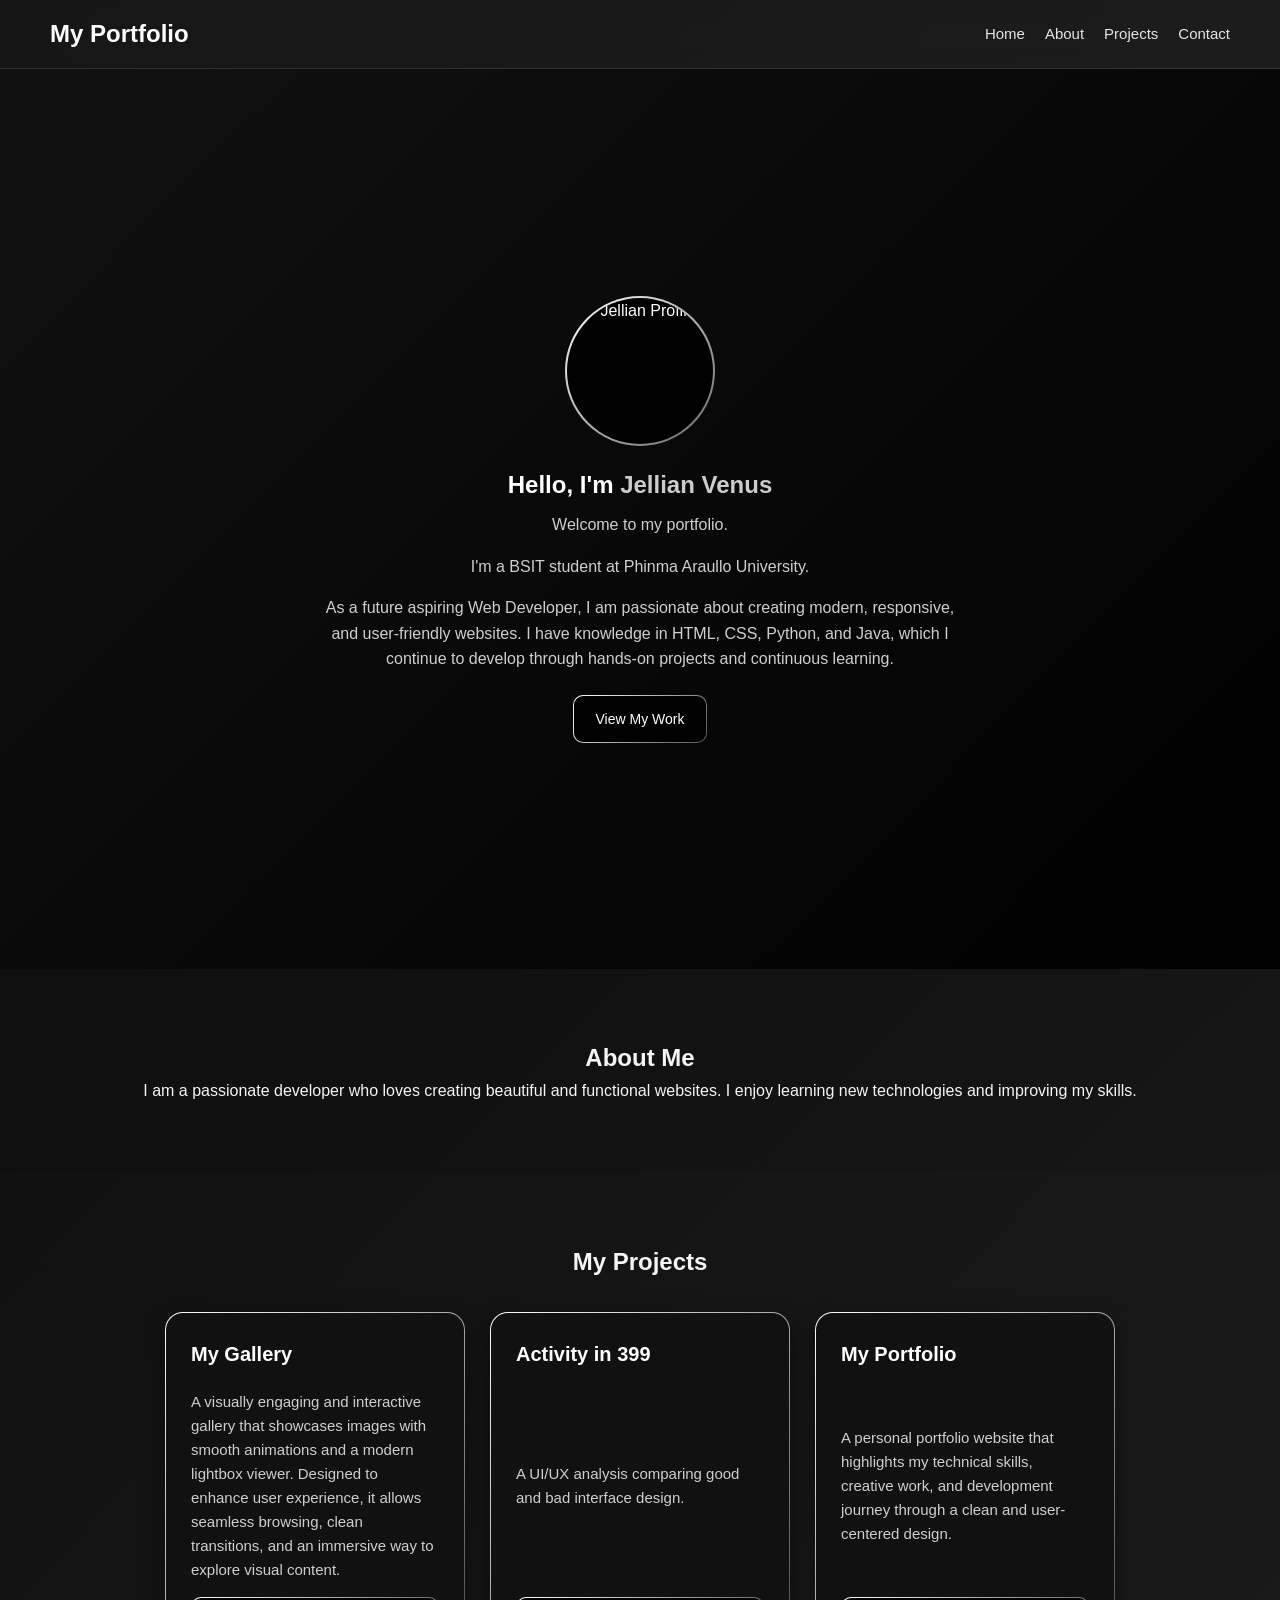
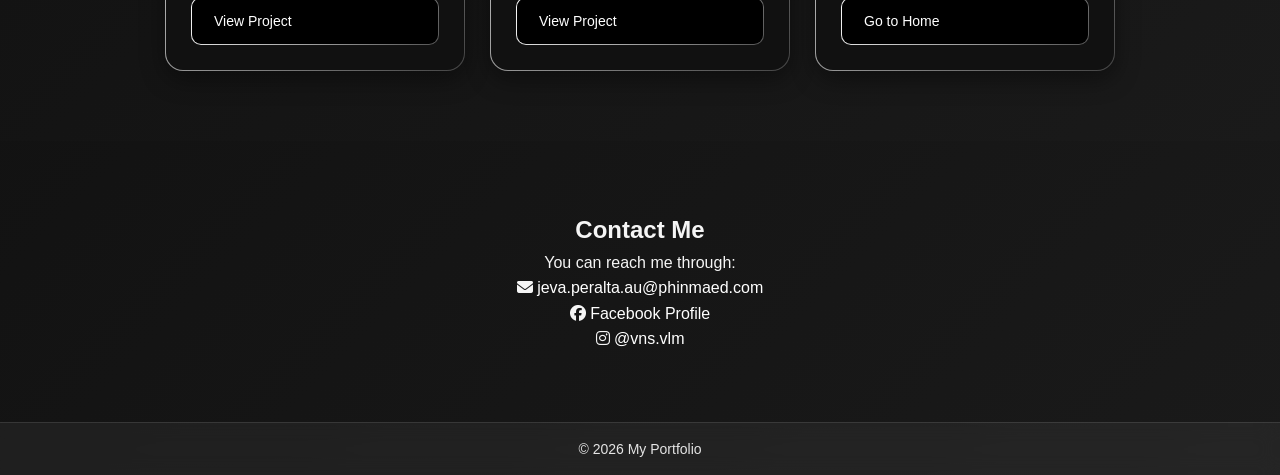
==== index.html @ 61f2a09f "Add files via upload" ====
<!DOCTYPE html>
<html lang="en">
<head>
    <meta charset="UTF-8">
    <meta name="viewport" content="width=device-width, initial-scale=1.0">
    <title>Jellian Venus Portfolio</title>

    <!-- CSS -->
    <link rel="stylesheet" href="style.css">

    <!-- Font Awesome -->
    <link rel="stylesheet" href="https://cdnjs.cloudflare.com/ajax/libs/font-awesome/6.5.0/css/all.min.css">
</head>

<body>

<!-- NAVBAR -->
<header>
    <nav class="navbar">
        <h1 class="logo">My Portfolio</h1>
        <ul class="nav-links">
            <li><a href="#home">Home</a></li>
            <li><a href="#about">About</a></li>
            <li><a href="#projects">Projects</a></li>
            <li><a href="#contact">Contact</a></li>
        </ul>
    </nav>
</header>

<!-- HERO -->
<section id="home" class="hero">

    <!-- FIXED IMAGE PATH -->
    <img src="./images/profile.png" alt="Jellian Profile" class="profile-pic">

    <h2>Hello, I'm <span>Jellian Venus</span></h2>

    <p>Welcome to my portfolio.</p>
    <p>I'm a BSIT student at Phinma Araullo University.</p>

    <p>
        As a future aspiring Web Developer, I am passionate about creating modern,
        responsive, and user-friendly websites. I have knowledge in HTML, CSS,
        Python, and Java, which I continue to develop through hands-on projects
        and continuous learning.
    </p>

    <a href="#projects" class="btn">View My Work</a>
</section>

<!-- ABOUT -->
<section id="about" class="about">
    <h2>About Me</h2>
    <p>
        I am a passionate developer who loves creating beautiful and functional websites.
        I enjoy learning new technologies and improving my skills.
    </p>
</section>

<!-- PROJECTS -->
<section id="projects" class="projects">
    <h2>My Projects</h2>

    <div class="project-container">

        <!-- PROJECT 1 -->
        <div class="project-card">
            <h3>My Gallery</h3>
            <p>
                A visually engaging and interactive gallery that showcases images with smooth animations and a modern lightbox viewer. Designed to enhance user experience, it allows seamless browsing, clean transitions, and an immersive way to explore visual content.
            </p>

            <!-- SAFE LINK -->
            <a href="./living-art.html" class="btn">View Project</a>
        </div>

        <!-- PROJECT 2 -->
        <div class="project-card">
            <h3>Activity in 399</h3>
            <p>
                A UI/UX analysis comparing good and bad interface design.
            </p>

            <!-- SAFE LINK -->
            <a href="./ui-analysis.pdf" class="btn">View Project</a>
        </div>

        <!-- PROJECT 3 -->
        <div class="project-card">
            <h3>My Portfolio</h3>
            <p>
                A personal portfolio website that highlights my technical skills, creative work, and development journey through a clean and user-centered design.
            </p>
            <a href="#home" class="btn">Go to Home</a>
        </div>

    </div>
</section>

<!-- CONTACT -->
<section id="contact" class="contact">
    <h2>Contact Me</h2>
    <p>You can reach me through:</p>

    <div class="contact-info">

        <p>
            <i class="fas fa-envelope"></i>
            <a href="mailto:jeva.peralta.au@phinmaed.com">
                jeva.peralta.au@phinmaed.com
            </a>
        </p>

        <p>
            <i class="fab fa-facebook"></i>
            <a href="https://www.facebook.com/" target="_blank">
                Facebook Profile
            </a>
        </p>

        <p>
            <i class="fab fa-instagram"></i>
            <a href="https://www.instagram.com/" target="_blank">
                @vns.vlm
            </a>
        </p>

    </div>
</section>

<!-- FOOTER -->
<footer>
    <p>© 2026 My Portfolio</p>
</footer>

</body>
</html>
---- style.css ----
/* RESET */
* {
    margin: 0;
    padding: 0;
    box-sizing: border-box;
}

/* BODY */
body {
    font-family: Arial, sans-serif;
    line-height: 1.6;
    font-size: 16px;
    background: linear-gradient(135deg, #0a0a0a, #1a1a1a);
    color: #f5f5f5;
}

/* NAVBAR */
.navbar {
    display: flex;
    justify-content: space-between;
    align-items: center;
    padding: 15px 50px;

    background: rgba(255, 255, 255, 0.05);
    backdrop-filter: blur(12px);

    border-bottom: 1px solid rgba(255,255,255,0.1);
    color: white;
}

.nav-links {
    list-style: none;
    display: flex;
    gap: 20px;
}

.nav-links a {
    color: #e5e5e5;
    text-decoration: none;
    font-size: 15px;
    transition: 0.3s;
}

.nav-links a:hover {
    color: #ffffff;
}

/* HERO */
.hero {
    min-height: 100vh;
    display: flex;
    flex-direction: column;
    justify-content: center;
    align-items: center;

    background: linear-gradient(135deg, #111, #000);
    color: white;
    text-align: center;
    padding: 20px;
}

/* PROFILE IMAGE */
.profile-pic {
    width: 150px;
    height: 150px;
    border-radius: 50%;
    object-fit: cover;
    margin-bottom: 20px;

    border: 2px solid transparent;
    background: linear-gradient(#000, #000) padding-box,
                linear-gradient(135deg, #ffffff, #666666) border-box;
}

/* TEXT */
.hero h1 {
    font-size: 34px;
    margin-bottom: 10px;
}

.hero span {
    color: #cccccc;
}

.hero p {
    max-width: 650px;
    margin: 8px 0;
    font-size: 16px;
    color: #cfcfcf;
}

/* BUTTON */
.btn {
    margin-top: 15px;
    padding: 12px 22px;
    text-decoration: none;
    border-radius: 10px;
    font-size: 14px;
    color: white;

    background: rgba(255,255,255,0.05);
    backdrop-filter: blur(10px);

    border: 1px solid transparent;
    background-image: 
        linear-gradient(#000, #000),
        linear-gradient(135deg, #ffffff, #555);
    background-origin: border-box;
    background-clip: padding-box, border-box;

    transition: 0.3s;
}

.btn:hover {
    transform: translateY(-2px);
    background-image: 
        linear-gradient(#111, #111),
        linear-gradient(135deg, #fff, #999);
}

/* SECTIONS */
.about,
.projects,
.contact {
    padding: 70px 20px;
    text-align: center;
}

/* PROJECTS */
.projects {
    background: linear-gradient(135deg, #111, #1a1a1a);
}

/* CONTAINER */
.project-container {
    display: flex;
    gap: 25px;
    justify-content: center;
    flex-wrap: wrap;
    margin-top: 30px;
}

/* PROJECT CARD - GLASS + GRADIENT BORDER */
.project-card {
    width: 300px;
    min-height: 240px;
    padding: 25px;
    border-radius: 18px;

    position: relative;

    background: rgba(255, 255, 255, 0.05);
    backdrop-filter: blur(14px);

    border: 1px solid transparent;
    background-image: 
        linear-gradient(#111, #111),
        linear-gradient(135deg, #ffffff, #444);
    background-origin: border-box;
    background-clip: padding-box, border-box;

    box-shadow: 0 8px 25px rgba(0,0,0,0.4);

    text-align: left;
    display: flex;
    flex-direction: column;
    justify-content: space-between;

    transition: all 0.3s ease;
}

/* HOVER */
.project-card:hover {
    transform: translateY(-10px) scale(1.02);
    box-shadow: 0 12px 35px rgba(0,0,0,0.6);

    background-image: 
        linear-gradient(#111, #111),
        linear-gradient(135deg, #ffffff, #888);
}

/* TEXT */
.project-card h3 {
    margin-bottom: 10px;
    font-size: 20px;
    color: #ffffff;
}

.project-card p {
    font-size: 15px;
    line-height: 1.6;
    margin-top: 10px;
    color: #cfcfcf;
}

/* CONTACT */
.contact a {
    color: #ffffff;
    text-decoration: none;
}

.contact a:hover {
    text-decoration: underline;
}

/* FOOTER */
footer {
    background: rgba(255, 255, 255, 0.05);
    backdrop-filter: blur(10px);

    color: #e5e5e5;
    text-align: center;
    padding: 15px;
    font-size: 14px;

    border-top: 1px solid rgba(255,255,255,0.1);
}

/* RESPONSIVE */
@media (max-width: 768px) {
    .navbar {
        flex-direction: column;
        gap: 10px;
        padding: 15px 20px;
    }

    .project-container {
        flex-direction: column;
        align-items: center;
    }

    .hero {
        padding: 60px 20px;
    }

    .hero h1 {
        font-size: 26px;
    }

    .project-card {
        width: 90%;
    }
}
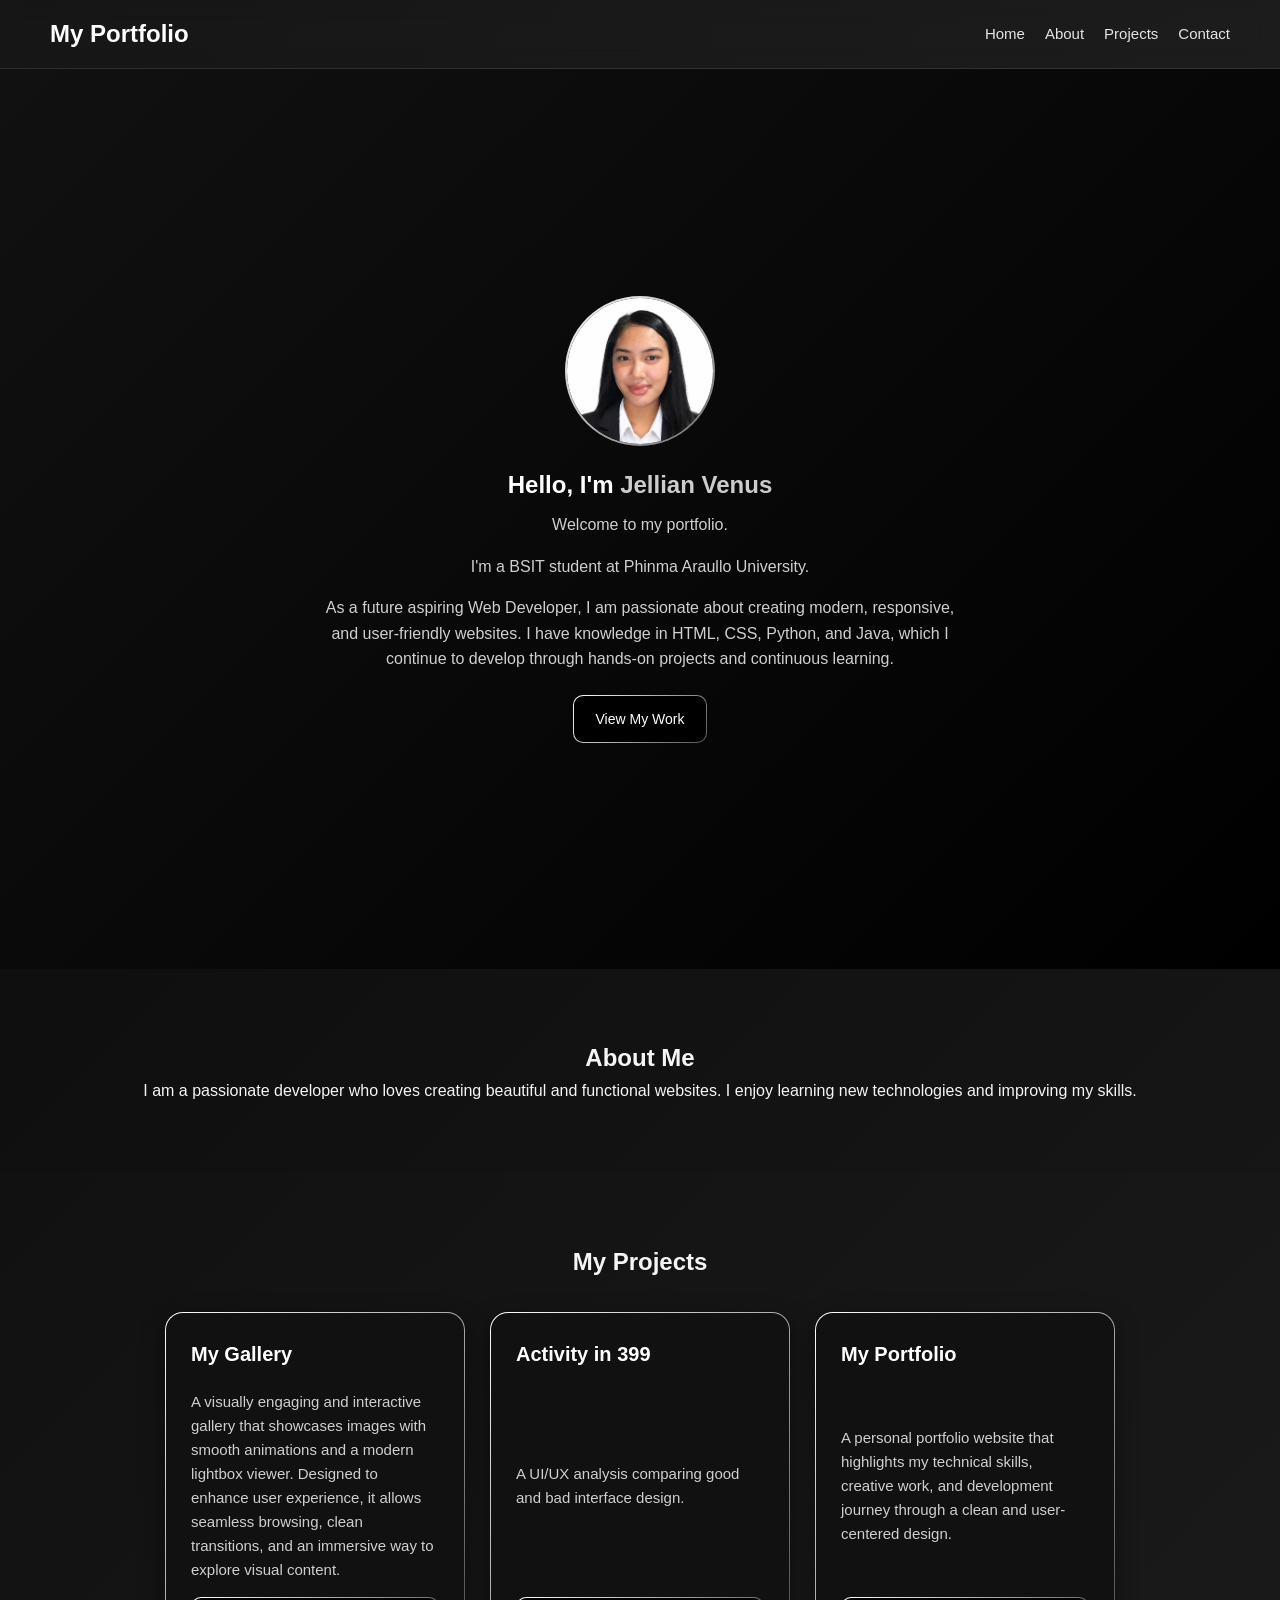
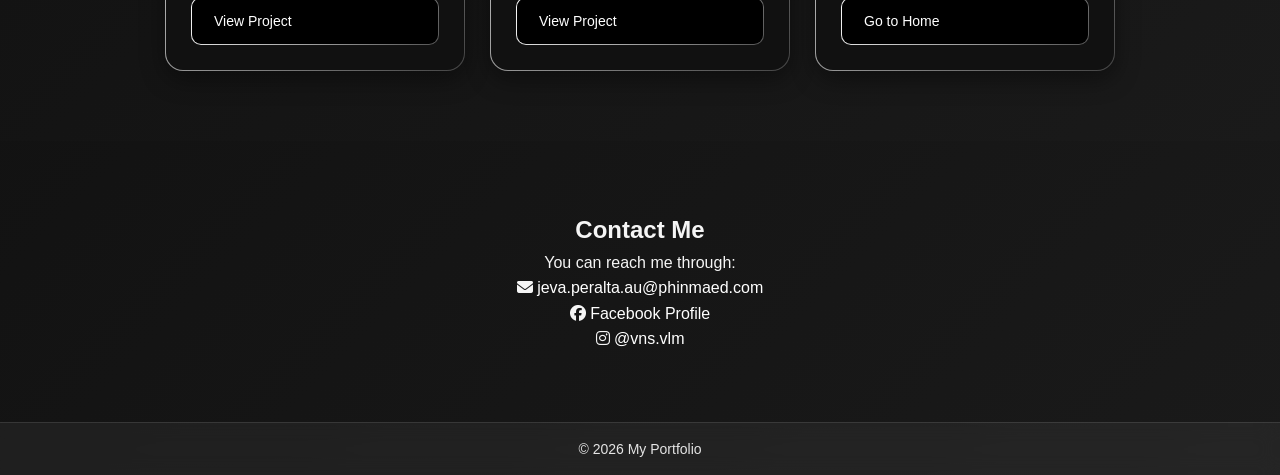
==== commit c087005e: "Update index.html" ====
--- a/index.html
+++ b/index.html
@@ -31,7 +31,7 @@
 <section id="home" class="hero">
 
     <!-- FIXED IMAGE PATH -->
-    <img src="./images/profile.png" alt="Jellian Profile" class="profile-pic">
+    <img src="profile.png" alt="Jellian Profile" class="profile-pic">
 
     <h2>Hello, I'm <span>Jellian Venus</span></h2>
 
@@ -134,4 +134,4 @@
 </footer>
 
 </body>
-</html>+</html>
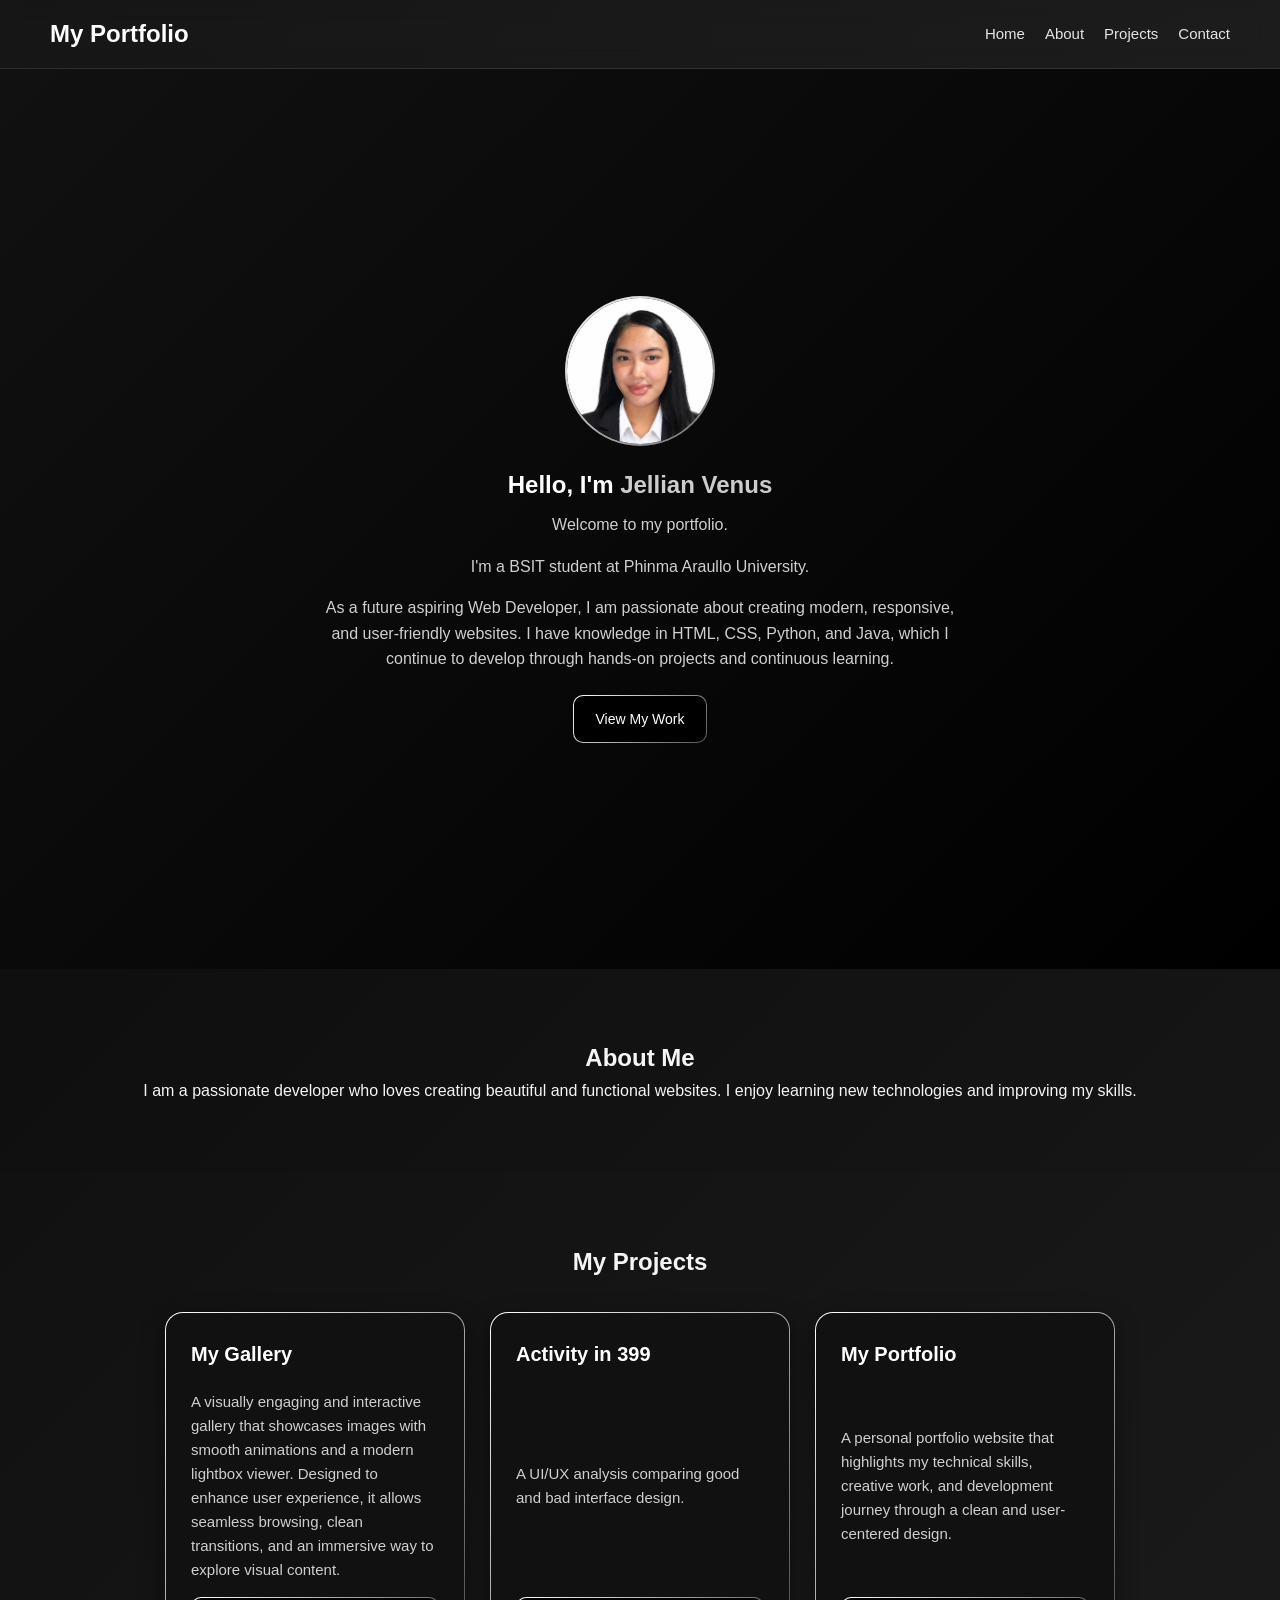
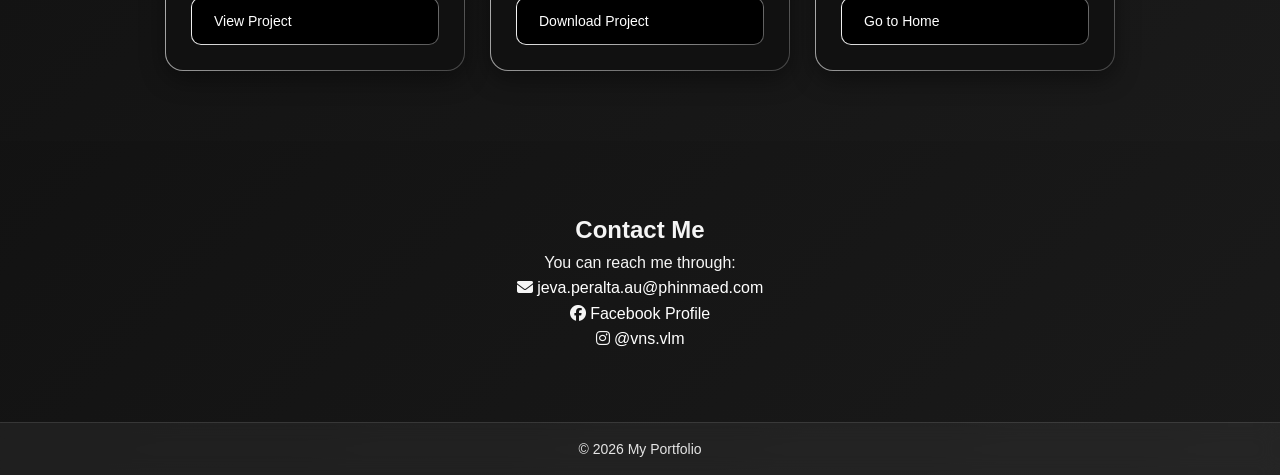
==== commit e7845e82: "Add files via upload" ====
--- a/index.html
+++ b/index.html
@@ -71,19 +71,20 @@
             </p>
 
             <!-- SAFE LINK -->
-            <a href="./living-art.html" class="btn">View Project</a>
+            <a href="https://jevaperaltaau-png.github.io/Living-art/" class="btn">View Project</a>
         </div>
 
         <!-- PROJECT 2 -->
-        <div class="project-card">
-            <h3>Activity in 399</h3>
-            <p>
-                A UI/UX analysis comparing good and bad interface design.
-            </p>
+      <div class="project-card">
+    <h3>Activity in 399</h3>
+    <p>
+        A UI/UX analysis comparing good and bad interface design.
+    </p>
 
-            <!-- SAFE LINK -->
-            <a href="./ui-analysis.pdf" class="btn">View Project</a>
-        </div>
+    <a href="ui-analysis.pdf" class="btn" download="UI-UX-Analysis.pdf">
+        Download Project
+    </a>
+</div>
 
         <!-- PROJECT 3 -->
         <div class="project-card">
@@ -134,4 +135,4 @@
 </footer>
 
 </body>
-</html>
+</html>
